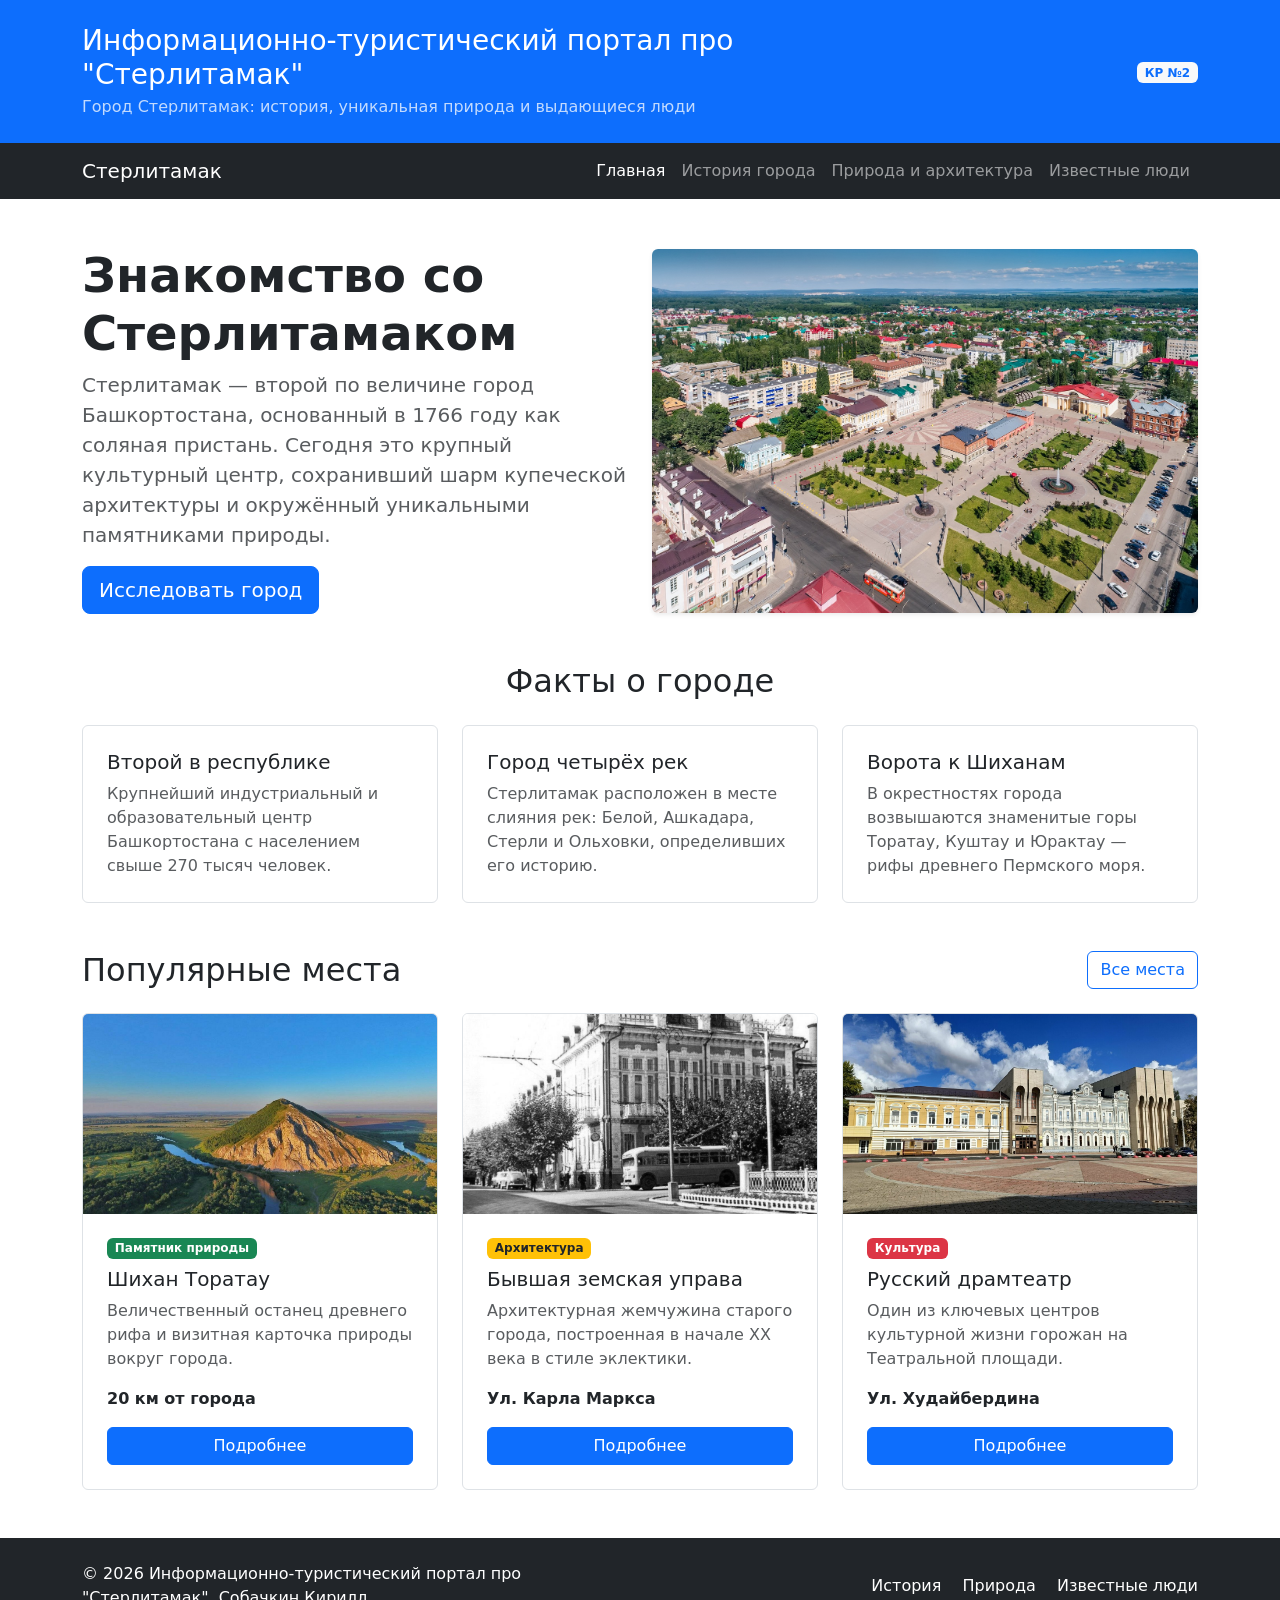
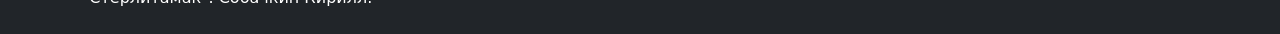
==== index.html @ 9032fdc8 "feat: create Bootstrap grid homepage" ====
<!DOCTYPE html>
<html lang="ru">
<head>
    <meta charset="UTF-8">
    <meta name="viewport" content="width=device-width, initial-scale=1.0">
    <title>Главная — Информационно-туристический портал про Стерлитамак</title>
    <!-- Подключение Bootstrap CSS через CDN -->
    <link
        href="https://cdn.jsdelivr.net/npm/bootstrap@5.3.3/dist/css/bootstrap.min.css"
        rel="stylesheet"
    >
    <!-- Подключение собственных стилей -->
    <link rel="stylesheet" href="css/custom.css">
</head>
<body>

    <!-- Шапка страницы -->
    <header class="bg-primary text-white py-4">
        <div class="container">
            <div class="row align-items-center">
                <div class="col-12 col-md-8">
                    <h1 class="h3 mb-1">Информационно-туристический портал про "Стерлитамак"</h1>
                    <p class="mb-0 opacity-75">
                        Город Стерлитамак: история, уникальная природа и выдающиеся люди
                    </p>
                </div>
                <div class="col-12 col-md-4 text-md-end mt-3 mt-md-0">
                    <span class="badge bg-light text-primary">
                        КР №2
                    </span>
                </div>
            </div>
        </div>
    </header>

    <!-- Навигация -->
    <nav class="navbar navbar-expand-lg navbar-dark bg-dark">
        <div class="container">
            <a class="navbar-brand" href="index.html">Стерлитамак</a>
            <button
                class="navbar-toggler"
                type="button"
                data-bs-toggle="collapse"
                data-bs-target="#mainNavbar"
                aria-controls="mainNavbar"
                aria-expanded="false"
                aria-label="Переключить навигацию"
            >
                <span class="navbar-toggler-icon"></span>
            </button>
            <div class="collapse navbar-collapse" id="mainNavbar">
                <ul class="navbar-nav ms-auto">
                    <li class="nav-item">
                        <a class="nav-link active" aria-current="page" href="index.html">
                            Главная
                        </a>
                    </li>
                    <li class="nav-item">
                        <a class="nav-link" href="history.html">
                            История города
                        </a>
                    </li>
                    <li class="nav-item">
                        <a class="nav-link" href="nature.html">
                            Природа и архитектура
                        </a>
                    </li>
                    <li class="nav-item">
                        <a class="nav-link" href="people.html">
                            Известные люди
                        </a>
                    </li>
                </ul>
            </div>
        </div>
    </nav>

    <main>
        <!-- Hero-блок -->
        <section class="container my-5">
            <div class="row align-items-center g-4">
                <div class="col-12 col-lg-6">
                    <h2 class="display-5 fw-bold">
                        Знакомство со Стерлитамаком
                    </h2>
                    <p class="lead text-muted">
                        Стерлитамак — второй по величине город Башкортостана, основанный в 1766 году как соляная пристань. Сегодня это крупный культурный центр, сохранивший шарм купеческой архитектуры и окружённый уникальными памятниками природы.
                    </p>
                    <a class="btn btn-primary btn-lg" href="nature.html">
                        Исследовать город
                    </a>
                </div>
                <div class="col-12 col-lg-6">
                    <!-- Фотография города из папки images/ -->
                    <img 
                        src="images/sterlitamak-center.jpg" 
                        alt="Исторический центр Стерлитамака с высоты птичьего полета" 
                        class="img-fluid rounded shadow-sm"
                    >
                </div>
            </div>
        </section>

        <!-- Блок фактов о городе -->
        <section class="container my-5">
            <h2 class="text-center mb-4">Факты о городе</h2>
            <div class="row g-4">
                <div class="col-12 col-md-4">
                    <div class="p-4 border rounded h-100 bg-white">
                        <h3 class="h5">Второй в республике</h3>
                        <p class="mb-0 text-muted">
                            Крупнейший индустриальный и образовательный центр Башкортостана с населением свыше 270 тысяч человек.
                        </p>
                    </div>
                </div>
                <div class="col-12 col-md-4">
                    <div class="p-4 border rounded h-100 bg-white">
                        <h3 class="h5">Город четырёх рек</h3>
                        <p class="mb-0 text-muted">
                            Стерлитамак расположен в месте слияния рек: Белой, Ашкадара, Стерли и Ольховки, определивших его историю.
                        </p>
                    </div>
                </div>
                <div class="col-12 col-md-4">
                    <div class="p-4 border rounded h-100 bg-white">
                        <h3 class="h5">Ворота к Шиханам</h3>
                        <p class="mb-0 text-muted">
                            В окрестностях города возвышаются знаменитые горы Торатау, Куштау и Юрактау — рифы древнего Пермского моря.
                        </p>
                    </div>
                </div>
            </div>
        </section>

        <!-- Блок популярных мест с фотографиями -->
        <section class="container my-5">
            <div class="d-flex justify-content-between align-items-center mb-4">
                <h2 class="mb-0">Популярные места</h2>
                <a class="btn btn-outline-primary" href="nature.html">
                    Все места
                </a>
            </div>

            <div class="row g-4">
                <!-- Карточка 1: Шихан Торатау -->
                <div class="col-12 col-md-6 col-lg-4">
                    <div class="border rounded h-100 bg-white overflow-hidden d-flex flex-column">
                        <img 
                            src="images/toratau.jpg" 
                            alt="Шихан Торатау" 
                            class="card-img-custom"
                        >
                        <div class="p-4 d-flex flex-column flex-grow-1">
                            <span class="badge bg-success mb-2 align-self-start">Памятник природы</span>
                            <h3 class="h5">Шихан Торатау</h3>
                            <p class="text-muted">
                                Величественный останец древнего рифа и визитная карточка природы вокруг города.
                            </p>
                            <p class="fw-bold mb-3 mt-auto">20 км от города</p>
                            <a class="btn btn-primary" href="nature.html">
                                Подробнее
                            </a>
                        </div>
                    </div>
                </div>

                <!-- Карточка 2: Земская управа -->
                <div class="col-12 col-md-6 col-lg-4">
                    <div class="border rounded h-100 bg-white overflow-hidden d-flex flex-column">
                        <img 
                            src="images/zemskaya-uprava.jpg" 
                            alt="Здание бывшей земской управы" 
                            class="card-img-custom"
                        >
                        <div class="p-4 d-flex flex-column flex-grow-1">
                            <span class="badge bg-warning text-dark mb-2 align-self-start">Архитектура</span>
                            <h3 class="h5">Бывшая земская управа</h3>
                            <p class="text-muted">
                                Архитектурная жемчужина старого города, построенная в начале XX века в стиле эклектики.
                            </p>
                            <p class="fw-bold mb-3 mt-auto">Ул. Карла Маркса</p>
                            <a class="btn btn-primary" href="history.html">
                                Подробнее
                            </a>
                        </div>
                    </div>
                </div>

                <!-- Карточка 3: Русский драматический театр -->
                <div class="col-12 col-md-6 col-lg-4">
                    <div class="border rounded h-100 bg-white overflow-hidden d-flex flex-column">
                        <img 
                            src="images/dramatheater.jpg" 
                            alt="Русский драматический театр" 
                            class="card-img-custom"
                        >
                        <div class="p-4 d-flex flex-column flex-grow-1">
                            <span class="badge bg-danger mb-2 align-self-start">Культура</span>
                            <h3 class="h5">Русский драмтеатр</h3>
                            <p class="text-muted">
                                Один из ключевых центров культурной жизни горожан на Театральной площади.
                            </p>
                            <p class="fw-bold mb-3 mt-auto">Ул. Худайбердина</p>
                            <a class="btn btn-primary" href="nature.html">
                                Подробнее
                            </a>
                        </div>
                    </div>
                </div>
            </div>
        </section>
    </main>

    <!-- Подвал страницы -->
    <footer class="bg-dark text-white py-4 mt-5">
        <div class="container">
            <div class="row align-items-center g-3">
                <div class="col-12 col-md-6">
                    <p class="mb-0">
                        &copy; 2026 Информационно-туристический портал про "Стерлитамак". Собачкин Кирилл.
                    </p>
                </div>
                <div class="col-12 col-md-6 text-md-end">
                    <a class="text-white text-decoration-none me-3" href="history.html">
                        История
                    </a>
                    <a class="text-white text-decoration-none me-3" href="nature.html">
                        Природа
                    </a>
                    <a class="text-white text-decoration-none" href="people.html">
                        Известные люди
                    </a>
                </div>
            </div>
        </div>
    </footer>

    <!-- Скрипт Bootstrap JS Bundle -->
    <script
        src="https://cdn.jsdelivr.net/npm/bootstrap@5.3.3/dist/js/bootstrap.bundle.min.js">
    </script>
</body>
</html>
---- css/custom.css ----
body {
  min-height: 100vh;
}

.placeholder-box {
  min-height: 240px;
}

/* Одинаковая аккуратная высота картинок в карточках */
.card-img-custom {
  height: 200px;
  width: 100%;
  object-fit: cover;
}
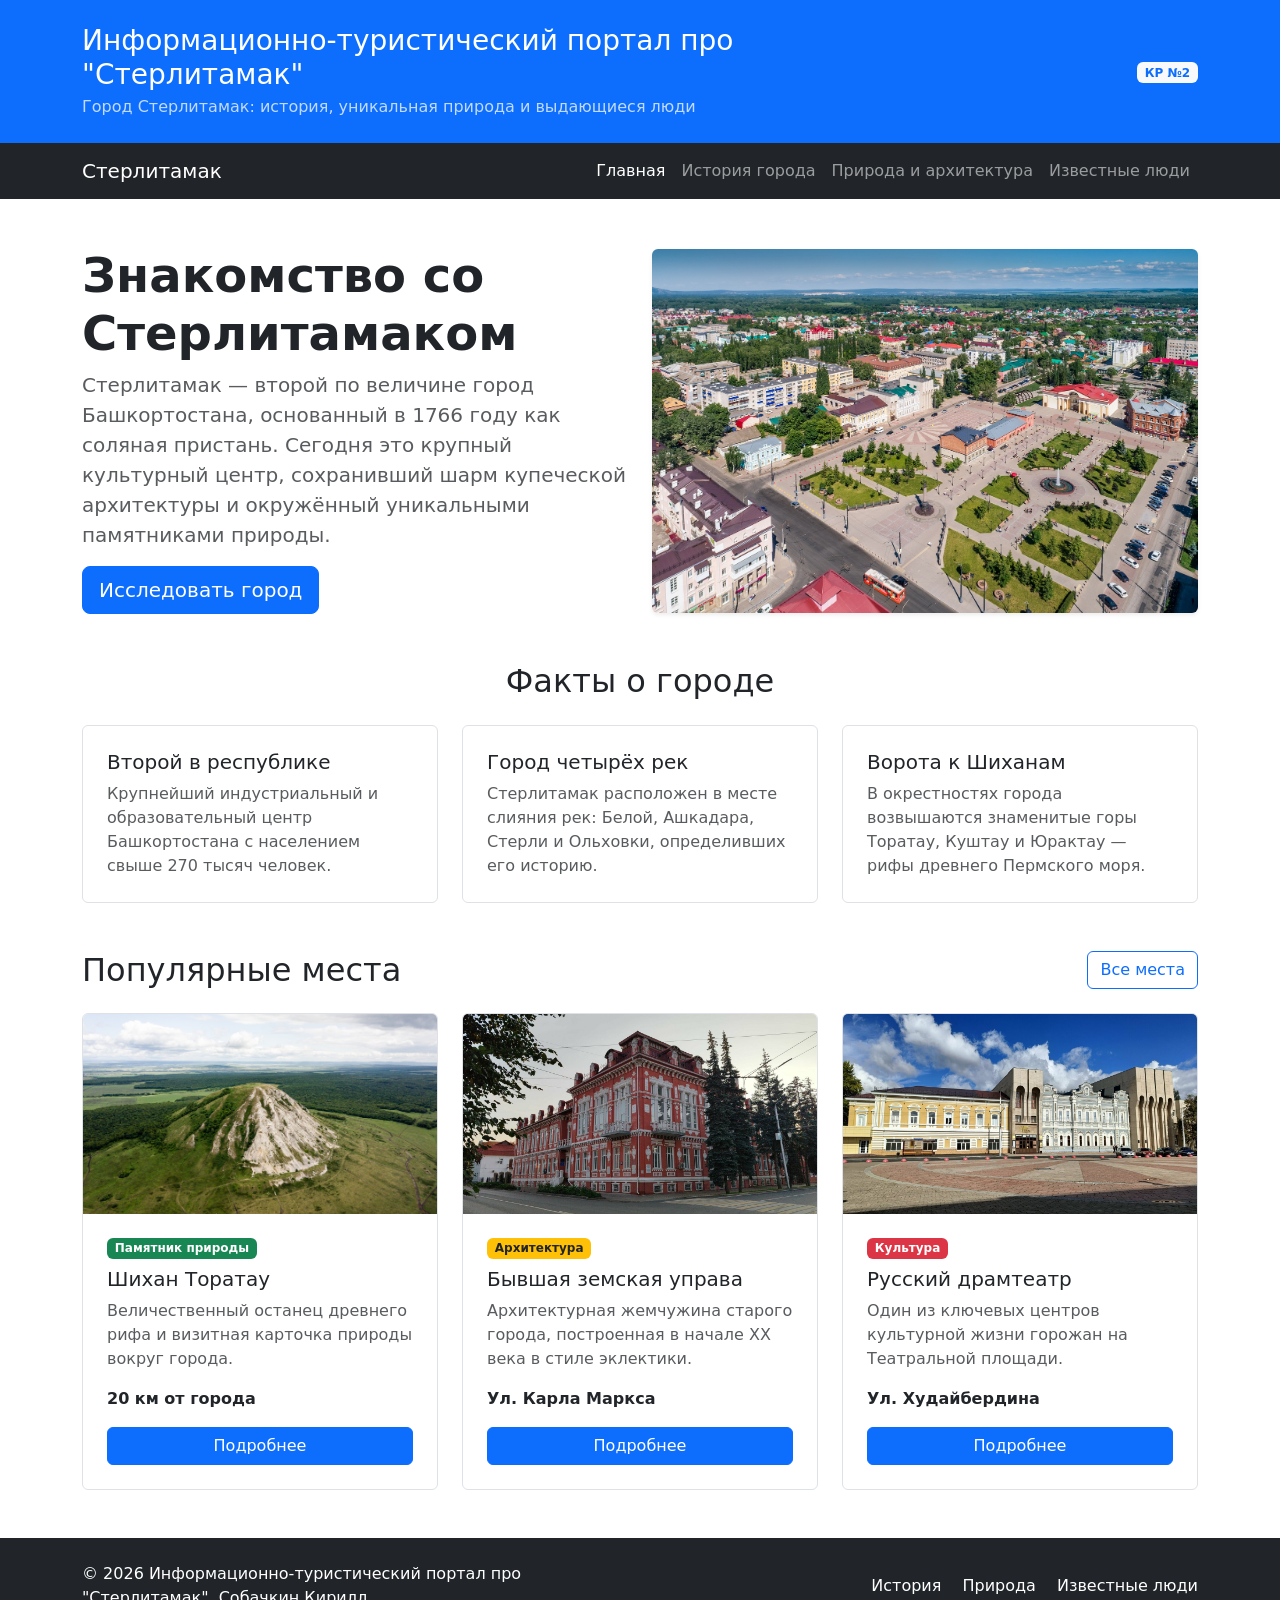
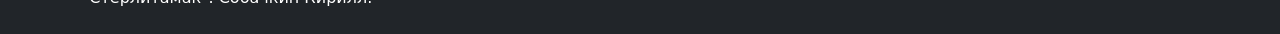
==== commit 9bc81926: "fix: prepare Bootstrap project for submission" ====
--- a/index.html
+++ b/index.html
@@ -4,11 +4,8 @@
     <meta charset="UTF-8">
     <meta name="viewport" content="width=device-width, initial-scale=1.0">
     <title>Главная — Информационно-туристический портал про Стерлитамак</title>
-    <!-- Подключение Bootstrap CSS через CDN -->
-    <link
-        href="https://cdn.jsdelivr.net/npm/bootstrap@5.3.3/dist/css/bootstrap.min.css"
-        rel="stylesheet"
-    >
+    <!-- Локальное подключение Bootstrap CSS -->
+    <link rel="stylesheet" href="vendor/bootstrap/css/bootstrap.min.css">
     <!-- Подключение собственных стилей -->
     <link rel="stylesheet" href="css/custom.css">
 </head>
@@ -235,9 +232,7 @@
         </div>
     </footer>
 
-    <!-- Скрипт Bootstrap JS Bundle -->
-    <script
-        src="https://cdn.jsdelivr.net/npm/bootstrap@5.3.3/dist/js/bootstrap.bundle.min.js">
-    </script>
+    <!-- Локальное подключение Bootstrap JS Bundle -->
+    <script src="vendor/bootstrap/js/bootstrap.bundle.min.js"></script>
 </body>
 </html>
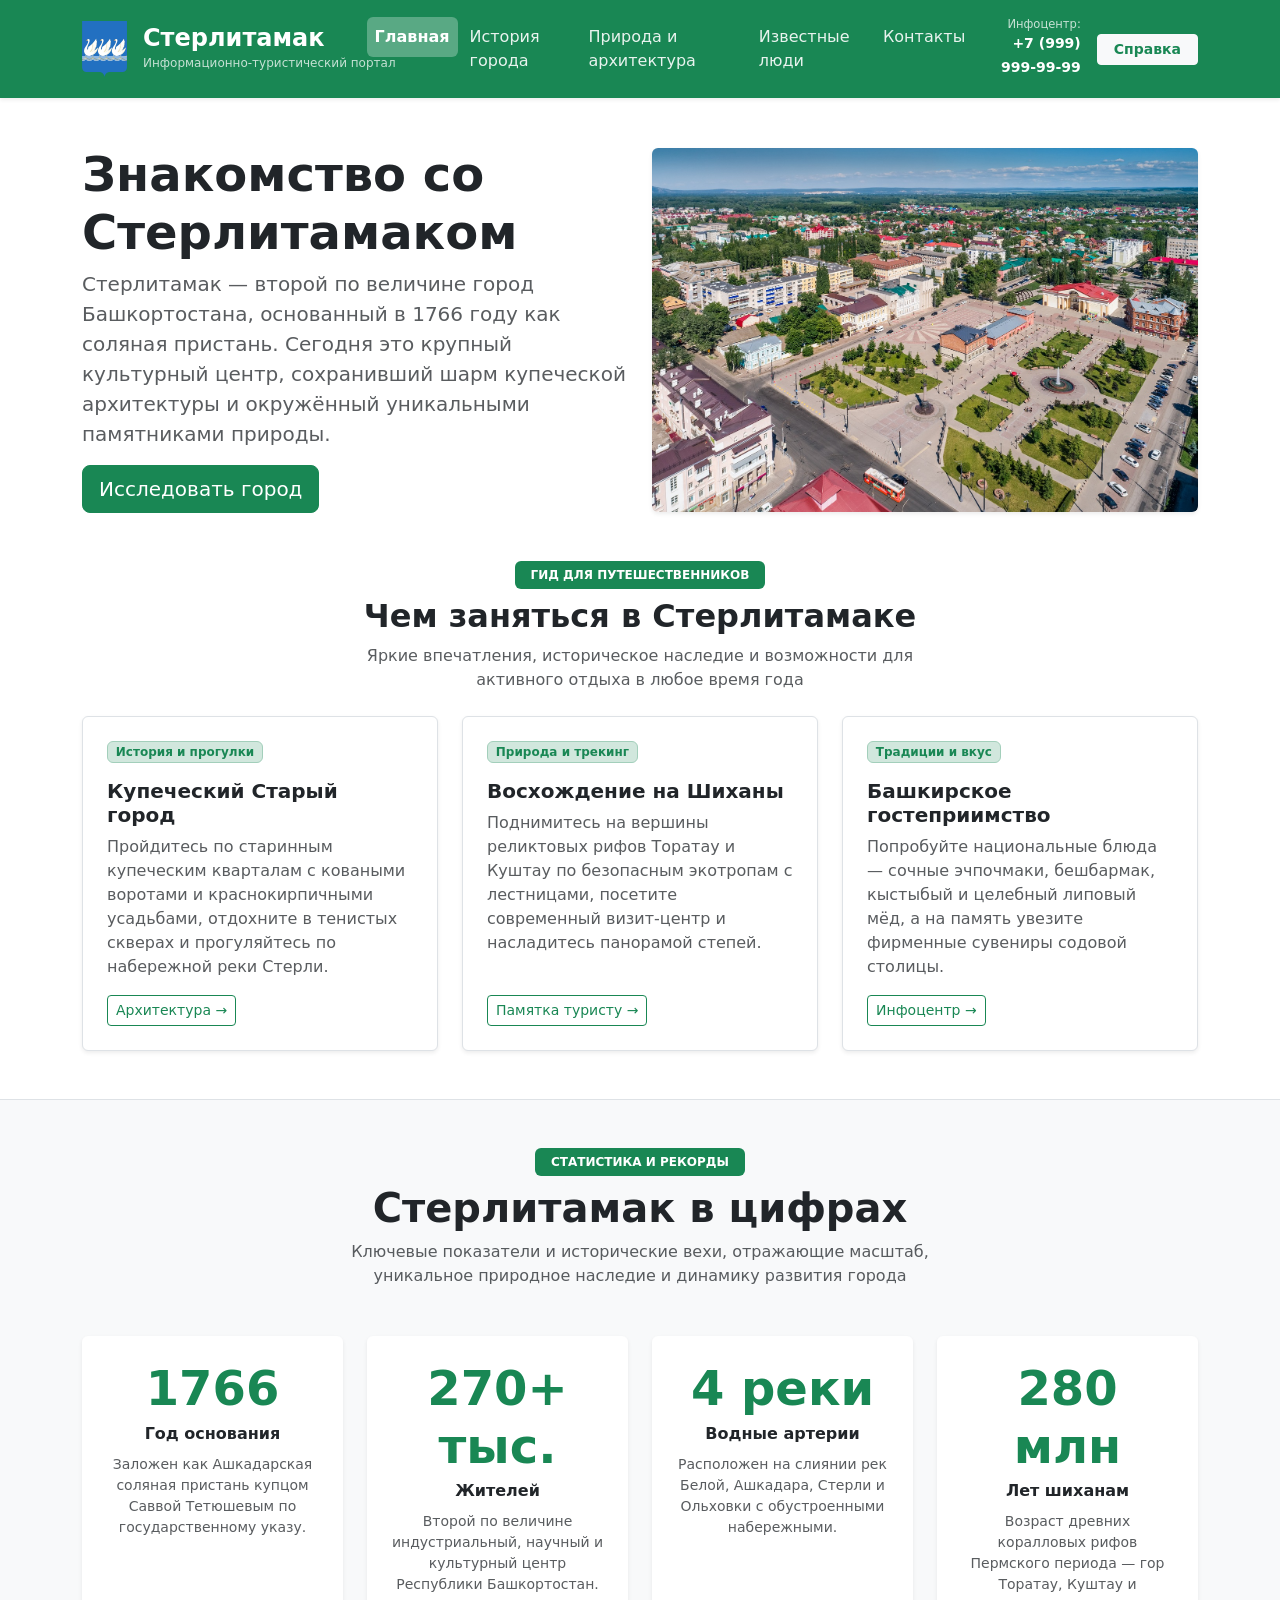
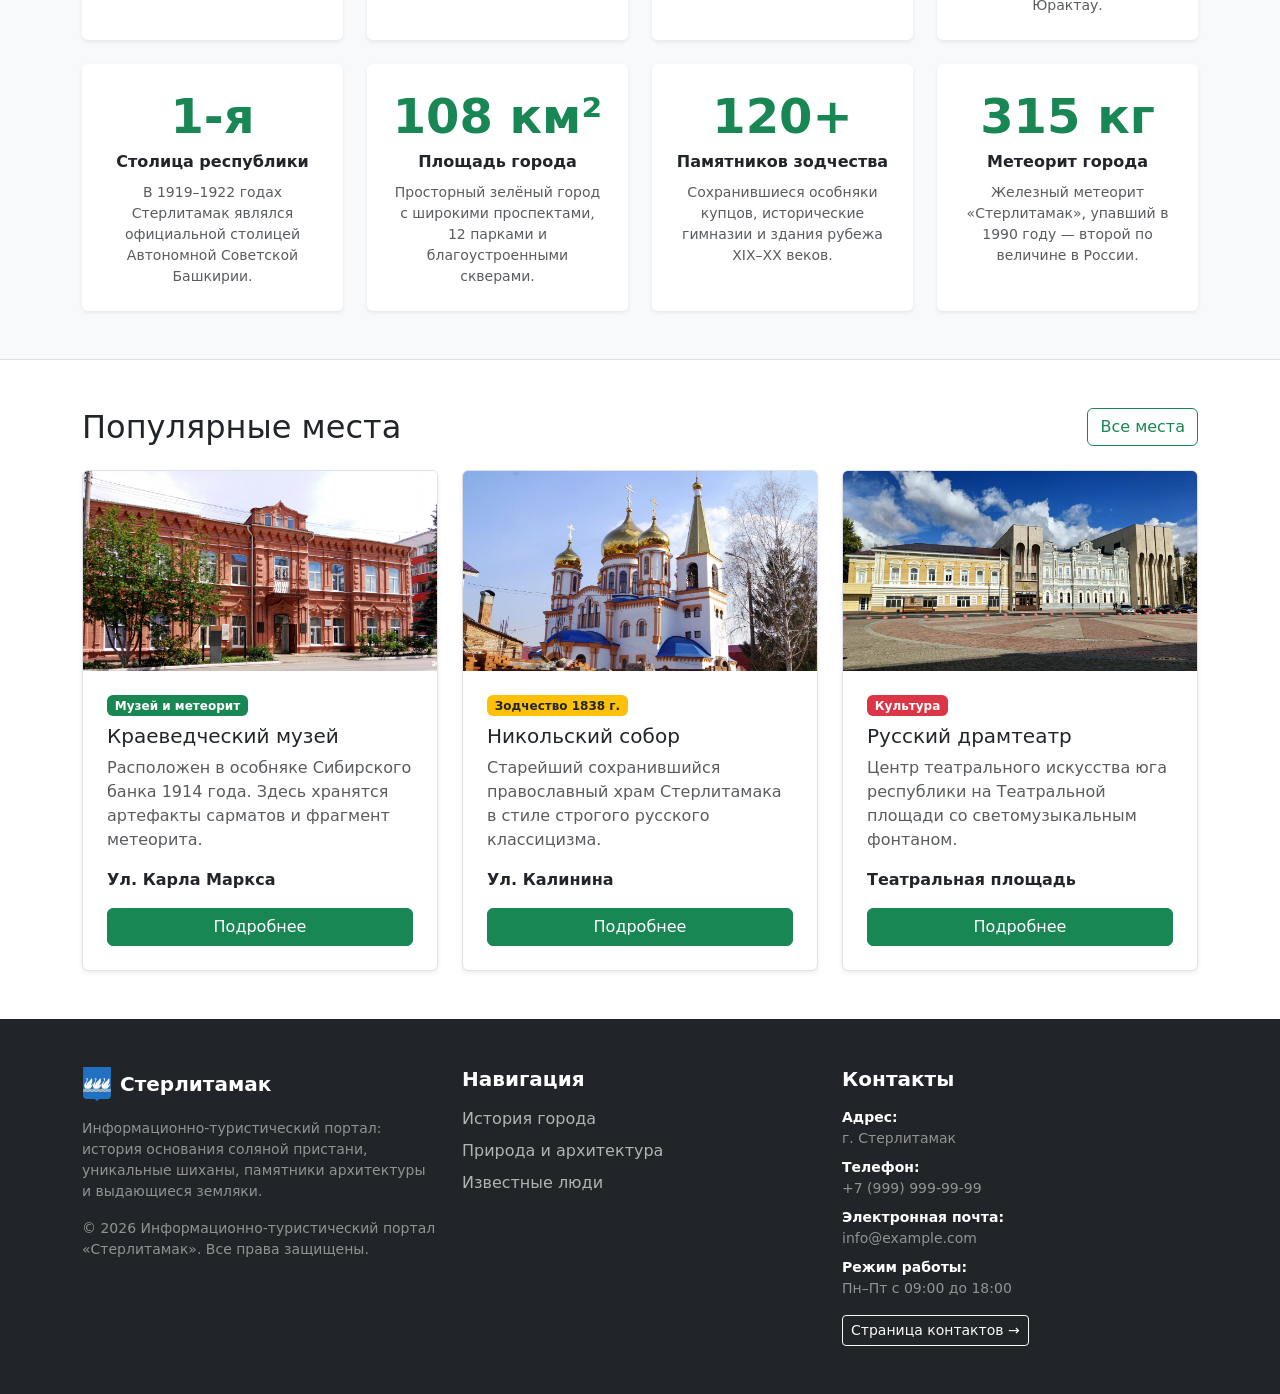
==== commit 947b67e4: "Доработка сайта" ====
--- a/index.html
+++ b/index.html
@@ -1,41 +1,29 @@
-<!DOCTYPE html>
+﻿<!DOCTYPE html>
 <html lang="ru">
 <head>
     <meta charset="UTF-8">
     <meta name="viewport" content="width=device-width, initial-scale=1.0">
+    <link rel="icon" type="image/svg+xml" href="images/Gerb-Sterlitamak-icon.svg">
     <title>Главная — Информационно-туристический портал про Стерлитамак</title>
-    <!-- Локальное подключение Bootstrap CSS -->
     <link rel="stylesheet" href="vendor/bootstrap/css/bootstrap.min.css">
-    <!-- Подключение собственных стилей -->
     <link rel="stylesheet" href="css/custom.css">
 </head>
-<body>
-
-    <!-- Шапка страницы -->
-    <header class="bg-primary text-white py-4">
+<body class="d-flex flex-column min-vh-100">
+
+    <header class="navbar navbar-expand-lg navbar-dark bg-success shadow-sm py-2 py-lg-3 sticky-top header-nav">
         <div class="container">
-            <div class="row align-items-center">
-                <div class="col-12 col-md-8">
-                    <h1 class="h3 mb-1">Информационно-туристический портал про "Стерлитамак"</h1>
-                    <p class="mb-0 opacity-75">
-                        Город Стерлитамак: история, уникальная природа и выдающиеся люди
-                    </p>
-                </div>
-                <div class="col-12 col-md-4 text-md-end mt-3 mt-md-0">
-                    <span class="badge bg-light text-primary">
-                        КР №2
+            <a class="navbar-brand d-flex align-items-center gap-3 me-3 text-white" href="index.html">
+                <img src="images/Gerb-Sterlitamak-icon.svg" alt="Герб Стерлитамака" width="45" height="52" class="img-fluid flex-shrink-0">
+                <div class="d-flex flex-column">
+                    <span class="fs-4 fw-bold lh-1">Стерлитамак</span>
+                    <span class="small opacity-75 d-none d-sm-block mt-1" style="font-size: 0.75rem;">
+                        Информационно-туристический портал
                     </span>
                 </div>
-            </div>
-        </div>
-    </header>
-
-    <!-- Навигация -->
-    <nav class="navbar navbar-expand-lg navbar-dark bg-dark">
-        <div class="container">
-            <a class="navbar-brand" href="index.html">Стерлитамак</a>
+            </a>
+
             <button
-                class="navbar-toggler"
+                class="navbar-toggler border-white-50"
                 type="button"
                 data-bs-toggle="collapse"
                 data-bs-target="#mainNavbar"
@@ -45,8 +33,9 @@
             >
                 <span class="navbar-toggler-icon"></span>
             </button>
+
             <div class="collapse navbar-collapse" id="mainNavbar">
-                <ul class="navbar-nav ms-auto">
+                <ul class="navbar-nav mx-auto mb-2 mb-lg-0 gap-lg-1">
                     <li class="nav-item">
                         <a class="nav-link active" aria-current="page" href="index.html">
                             Главная
@@ -67,28 +56,41 @@
                             Известные люди
                         </a>
                     </li>
+                    <li class="nav-item">
+                        <a class="nav-link" href="contacts.html">
+                            Контакты
+                        </a>
+                    </li>
                 </ul>
-            </div>
-        </div>
-    </nav>
+
+                <div class="d-flex align-items-center gap-3 pt-3 pt-lg-0 mt-3 mt-lg-0">
+                    <div class="text-lg-end text-white">
+                        <span class="small opacity-75 d-block lh-1" style="font-size: 0.72rem;">Инфоцентр:</span>
+                        <a href="tel:+79999999999" class="text-white text-decoration-none fw-bold small">+7 (999) 999-99-99</a>
+                    </div>
+                    <button type="button" class="btn btn-light btn-sm text-success fw-semibold px-3" data-bs-toggle="modal" data-bs-target="#helpModal">
+                        Справка
+                    </button>
+                </div>
+            </div>
+        </div>
+    </header>
 
     <main>
-        <!-- Hero-блок -->
         <section class="container my-5">
             <div class="row align-items-center g-4">
                 <div class="col-12 col-lg-6">
-                    <h2 class="display-5 fw-bold">
+                    <h1 class="display-5 fw-bold">
                         Знакомство со Стерлитамаком
-                    </h2>
+                    </h1>
                     <p class="lead text-muted">
                         Стерлитамак — второй по величине город Башкортостана, основанный в 1766 году как соляная пристань. Сегодня это крупный культурный центр, сохранивший шарм купеческой архитектуры и окружённый уникальными памятниками природы.
                     </p>
-                    <a class="btn btn-primary btn-lg" href="nature.html">
+                    <a class="btn btn-success btn-lg" href="nature.html">
                         Исследовать город
                     </a>
                 </div>
                 <div class="col-12 col-lg-6">
-                    <!-- Фотография города из папки images/ -->
                     <img 
                         src="images/sterlitamak-center.jpg" 
                         alt="Исторический центр Стерлитамака с высоты птичьего полета" 
@@ -98,94 +100,187 @@
             </div>
         </section>
 
-        <!-- Блок фактов о городе -->
         <section class="container my-5">
-            <h2 class="text-center mb-4">Факты о городе</h2>
+            <div class="text-center mb-4">
+                <span class="badge bg-success px-3 py-2 text-uppercase mb-2">Гид для путешественников</span>
+                <h2 class="fw-bold">Чем заняться в Стерлитамаке</h2>
+                <p class="text-muted mx-auto" style="max-width: 600px;">
+                    Яркие впечатления, историческое наследие и возможности для активного отдыха в любое время года
+                </p>
+            </div>
             <div class="row g-4">
                 <div class="col-12 col-md-4">
-                    <div class="p-4 border rounded h-100 bg-white">
-                        <h3 class="h5">Второй в республике</h3>
-                        <p class="mb-0 text-muted">
-                            Крупнейший индустриальный и образовательный центр Башкортостана с населением свыше 270 тысяч человек.
+                    <div class="p-4 border rounded h-100 bg-white shadow-sm d-flex flex-column">
+                        <span class="badge bg-success-subtle text-success border border-success-subtle mb-3 align-self-start">История и прогулки</span>
+                        <h3 class="h5 fw-bold">Купеческий Старый город</h3>
+                        <p class="text-muted mb-3 flex-grow-1">
+                            Пройдитесь по старинным купеческим кварталам с коваными воротами и краснокирпичными усадьбами, отдохните в тенистых скверах и прогуляйтесь по набережной реки Стерли.
                         </p>
+                        <a href="nature.html" class="btn btn-outline-success btn-sm align-self-start">Архитектура &rarr;</a>
                     </div>
                 </div>
                 <div class="col-12 col-md-4">
-                    <div class="p-4 border rounded h-100 bg-white">
-                        <h3 class="h5">Город четырёх рек</h3>
-                        <p class="mb-0 text-muted">
-                            Стерлитамак расположен в месте слияния рек: Белой, Ашкадара, Стерли и Ольховки, определивших его историю.
+                    <div class="p-4 border rounded h-100 bg-white shadow-sm d-flex flex-column">
+                        <span class="badge bg-success-subtle text-success border border-success-subtle mb-3 align-self-start">Природа и трекинг</span>
+                        <h3 class="h5 fw-bold">Восхождение на Шиханы</h3>
+                        <p class="text-muted mb-3 flex-grow-1">
+                            Поднимитесь на вершины реликтовых рифов Торатау и Куштау по безопасным экотропам с лестницами, посетите современный визит-центр и насладитесь панорамой степей.
                         </p>
+                        <a href="nature.html" class="btn btn-outline-success btn-sm align-self-start">Памятка туристу &rarr;</a>
                     </div>
                 </div>
                 <div class="col-12 col-md-4">
-                    <div class="p-4 border rounded h-100 bg-white">
-                        <h3 class="h5">Ворота к Шиханам</h3>
-                        <p class="mb-0 text-muted">
-                            В окрестностях города возвышаются знаменитые горы Торатау, Куштау и Юрактау — рифы древнего Пермского моря.
+                    <div class="p-4 border rounded h-100 bg-white shadow-sm d-flex flex-column">
+                        <span class="badge bg-success-subtle text-success border border-success-subtle mb-3 align-self-start">Традиции и вкус</span>
+                        <h3 class="h5 fw-bold">Башкирское гостеприимство</h3>
+                        <p class="text-muted mb-3 flex-grow-1">
+                            Попробуйте национальные блюда — сочные эчпочмаки, бешбармак, кыстыбый и целебный липовый мёд, а на память увезите фирменные сувениры содовой столицы.
                         </p>
+                        <a href="contacts.html" class="btn btn-outline-success btn-sm align-self-start">Инфоцентр &rarr;</a>
                     </div>
                 </div>
             </div>
         </section>
 
-        <!-- Блок популярных мест с фотографиями -->
+        <section class="bg-light py-5 border-top border-bottom my-5">
+            <div class="container">
+                <div class="text-center mb-5">
+                    <span class="badge bg-success px-3 py-2 text-uppercase mb-2">Статистика и рекорды</span>
+                    <h2 class="display-6 fw-bold">Стерлитамак в цифрах</h2>
+                    <p class="text-muted mx-auto" style="max-width: 650px;">
+                        Ключевые показатели и исторические вехи, отражающие масштаб, уникальное природное наследие и динамику развития города
+                    </p>
+                </div>
+                <div class="row g-4 text-center">
+                    <div class="col-6 col-lg-3">
+                        <div class="card h-100 border-0 shadow-sm p-4 bg-white">
+                            <div class="display-5 fw-bold text-success mb-1">1766</div>
+                            <div class="fw-semibold text-dark mb-2">Год основания</div>
+                            <p class="small text-muted mb-0">
+                                Заложен как Ашкадарская соляная пристань купцом Саввой Тетюшевым по государственному указу.
+                            </p>
+                        </div>
+                    </div>
+                    <div class="col-6 col-lg-3">
+                        <div class="card h-100 border-0 shadow-sm p-4 bg-white">
+                            <div class="display-5 fw-bold text-success mb-1">270+ тыс.</div>
+                            <div class="fw-semibold text-dark mb-2">Жителей</div>
+                            <p class="small text-muted mb-0">
+                                Второй по величине индустриальный, научный и культурный центр Республики Башкортостан.
+                            </p>
+                        </div>
+                    </div>
+                    <div class="col-6 col-lg-3">
+                        <div class="card h-100 border-0 shadow-sm p-4 bg-white">
+                            <div class="display-5 fw-bold text-success mb-1">4 реки</div>
+                            <div class="fw-semibold text-dark mb-2">Водные артерии</div>
+                            <p class="small text-muted mb-0">
+                                Расположен на слиянии рек Белой, Ашкадара, Стерли и Ольховки с обустроенными набережными.
+                            </p>
+                        </div>
+                    </div>
+                    <div class="col-6 col-lg-3">
+                        <div class="card h-100 border-0 shadow-sm p-4 bg-white">
+                            <div class="display-5 fw-bold text-success mb-1">280 млн</div>
+                            <div class="fw-semibold text-dark mb-2">Лет шиханам</div>
+                            <p class="small text-muted mb-0">
+                                Возраст древних коралловых рифов Пермского периода — гор Торатау, Куштау и Юрактау.
+                            </p>
+                        </div>
+                    </div>
+                    <div class="col-6 col-lg-3">
+                        <div class="card h-100 border-0 shadow-sm p-4 bg-white">
+                            <div class="display-5 fw-bold text-success mb-1">1-я</div>
+                            <div class="fw-semibold text-dark mb-2">Столица республики</div>
+                            <p class="small text-muted mb-0">
+                                В 1919–1922 годах Стерлитамак являлся официальной столицей Автономной Советской Башкирии.
+                            </p>
+                        </div>
+                    </div>
+                    <div class="col-6 col-lg-3">
+                        <div class="card h-100 border-0 shadow-sm p-4 bg-white">
+                            <div class="display-5 fw-bold text-success mb-1">108 км²</div>
+                            <div class="fw-semibold text-dark mb-2">Площадь города</div>
+                            <p class="small text-muted mb-0">
+                                Просторный зелёный город с широкими проспектами, 12 парками и благоустроенными скверами.
+                            </p>
+                        </div>
+                    </div>
+                    <div class="col-6 col-lg-3">
+                        <div class="card h-100 border-0 shadow-sm p-4 bg-white">
+                            <div class="display-5 fw-bold text-success mb-1">120+</div>
+                            <div class="fw-semibold text-dark mb-2">Памятников зодчества</div>
+                            <p class="small text-muted mb-0">
+                                Сохранившиеся особняки купцов, исторические гимназии и здания рубежа XIX–XX веков.
+                            </p>
+                        </div>
+                    </div>
+                    <div class="col-6 col-lg-3">
+                        <div class="card h-100 border-0 shadow-sm p-4 bg-white">
+                            <div class="display-5 fw-bold text-success mb-1">315 кг</div>
+                            <div class="fw-semibold text-dark mb-2">Метеорит города</div>
+                            <p class="small text-muted mb-0">
+                                Железный метеорит «Стерлитамак», упавший в 1990 году — второй по величине в России.
+                            </p>
+                        </div>
+                    </div>
+                </div>
+            </div>
+        </section>
+
         <section class="container my-5">
             <div class="d-flex justify-content-between align-items-center mb-4">
                 <h2 class="mb-0">Популярные места</h2>
-                <a class="btn btn-outline-primary" href="nature.html">
+                <a class="btn btn-outline-success" href="nature.html">
                     Все места
                 </a>
             </div>
 
             <div class="row g-4">
-                <!-- Карточка 1: Шихан Торатау -->
                 <div class="col-12 col-md-6 col-lg-4">
-                    <div class="border rounded h-100 bg-white overflow-hidden d-flex flex-column">
+                    <div class="border rounded h-100 bg-white overflow-hidden d-flex flex-column shadow-sm">
                         <img 
-                            src="images/toratau.jpg" 
-                            alt="Шихан Торатау" 
+                            src="images/museum-bank.jpg" 
+                            alt="Историко-краеведческий музей" 
                             class="card-img-custom"
                         >
                         <div class="p-4 d-flex flex-column flex-grow-1">
-                            <span class="badge bg-success mb-2 align-self-start">Памятник природы</span>
-                            <h3 class="h5">Шихан Торатау</h3>
+                            <span class="badge bg-success mb-2 align-self-start">Музей и метеорит</span>
+                            <h3 class="h5">Краеведческий музей</h3>
                             <p class="text-muted">
-                                Величественный останец древнего рифа и визитная карточка природы вокруг города.
-                            </p>
-                            <p class="fw-bold mb-3 mt-auto">20 км от города</p>
-                            <a class="btn btn-primary" href="nature.html">
+                                Расположен в особняке Сибирского банка 1914 года. Здесь хранятся артефакты сарматов и фрагмент метеорита.
+                            </p>
+                            <p class="fw-bold mb-3 mt-auto">Ул. Карла Маркса</p>
+                            <button type="button" class="btn btn-success" data-bs-toggle="modal" data-bs-target="#modalMuseum">
                                 Подробнее
-                            </a>
-                        </div>
-                    </div>
-                </div>
-
-                <!-- Карточка 2: Земская управа -->
+                            </button>
+                        </div>
+                    </div>
+                </div>
+
                 <div class="col-12 col-md-6 col-lg-4">
-                    <div class="border rounded h-100 bg-white overflow-hidden d-flex flex-column">
+                    <div class="border rounded h-100 bg-white overflow-hidden d-flex flex-column shadow-sm">
                         <img 
-                            src="images/zemskaya-uprava.jpg" 
-                            alt="Здание бывшей земской управы" 
+                            src="images/nikolsky-sobor.jpg" 
+                            alt="Никольский кафедральный собор" 
                             class="card-img-custom"
                         >
                         <div class="p-4 d-flex flex-column flex-grow-1">
-                            <span class="badge bg-warning text-dark mb-2 align-self-start">Архитектура</span>
-                            <h3 class="h5">Бывшая земская управа</h3>
+                            <span class="badge bg-warning text-dark mb-2 align-self-start">Зодчество 1838 г.</span>
+                            <h3 class="h5">Никольский собор</h3>
                             <p class="text-muted">
-                                Архитектурная жемчужина старого города, построенная в начале XX века в стиле эклектики.
-                            </p>
-                            <p class="fw-bold mb-3 mt-auto">Ул. Карла Маркса</p>
-                            <a class="btn btn-primary" href="history.html">
+                                Старейший сохранившийся православный храм Стерлитамака в стиле строгого русского классицизма.
+                            </p>
+                            <p class="fw-bold mb-3 mt-auto">Ул. Калинина</p>
+                            <button type="button" class="btn btn-success" data-bs-toggle="modal" data-bs-target="#modalSobor">
                                 Подробнее
-                            </a>
-                        </div>
-                    </div>
-                </div>
-
-                <!-- Карточка 3: Русский драматический театр -->
+                            </button>
+                        </div>
+                    </div>
+                </div>
+
                 <div class="col-12 col-md-6 col-lg-4">
-                    <div class="border rounded h-100 bg-white overflow-hidden d-flex flex-column">
+                    <div class="border rounded h-100 bg-white overflow-hidden d-flex flex-column shadow-sm">
                         <img 
                             src="images/dramatheater.jpg" 
                             alt="Русский драматический театр" 
@@ -195,12 +290,12 @@
                             <span class="badge bg-danger mb-2 align-self-start">Культура</span>
                             <h3 class="h5">Русский драмтеатр</h3>
                             <p class="text-muted">
-                                Один из ключевых центров культурной жизни горожан на Театральной площади.
-                            </p>
-                            <p class="fw-bold mb-3 mt-auto">Ул. Худайбердина</p>
-                            <a class="btn btn-primary" href="nature.html">
+                                Центр театрального искусства юга республики на Театральной площади со светомузыкальным фонтаном.
+                            </p>
+                            <p class="fw-bold mb-3 mt-auto">Театральная площадь</p>
+                            <button type="button" class="btn btn-success" data-bs-toggle="modal" data-bs-target="#modalTheater">
                                 Подробнее
-                            </a>
+                            </button>
                         </div>
                     </div>
                 </div>
@@ -208,31 +303,182 @@
         </section>
     </main>
 
-    <!-- Подвал страницы -->
-    <footer class="bg-dark text-white py-4 mt-5">
+    <footer class="bg-dark text-white py-5 mt-auto">
         <div class="container">
-            <div class="row align-items-center g-3">
-                <div class="col-12 col-md-6">
-                    <p class="mb-0">
-                        &copy; 2026 Информационно-туристический портал про "Стерлитамак". Собачкин Кирилл.
-                    </p>
-                </div>
-                <div class="col-12 col-md-6 text-md-end">
-                    <a class="text-white text-decoration-none me-3" href="history.html">
-                        История
-                    </a>
-                    <a class="text-white text-decoration-none me-3" href="nature.html">
-                        Природа
-                    </a>
-                    <a class="text-white text-decoration-none" href="people.html">
-                        Известные люди
-                    </a>
+            <div class="row g-4">
+                <div class="col-12 col-md-4">
+                    <div class="d-flex align-items-center gap-2 mb-3">
+                        <img src="images/Gerb-Sterlitamak-icon.svg" alt="Герб Стерлитамака" width="30" height="35">
+                        <h5 class="mb-0 fw-bold">Стерлитамак</h5>
+                    </div>
+                    <p class="text-white-50 small mb-3">
+                        Информационно-туристический портал: история основания соляной пристани, уникальные шиханы, памятники архитектуры и выдающиеся земляки.
+                    </p>
+                    <p class="text-white-50 small mb-0">
+                        &copy; 2026 Информационно-туристический портал «Стерлитамак». Все права защищены.
+                    </p>
+                </div>
+
+                <div class="col-12 col-sm-6 col-md-4">
+                    <h5 class="fw-bold mb-3">Навигация</h5>
+                    <ul class="list-unstyled mb-0">
+                        <li class="mb-2">
+                            <a class="footer-link text-decoration-none" href="history.html">История города</a>
+                        </li>
+                        <li class="mb-2">
+                            <a class="footer-link text-decoration-none" href="nature.html">Природа и архитектура</a>
+                        </li>
+                        <li class="mb-2">
+                            <a class="footer-link text-decoration-none" href="people.html">Известные люди</a>
+                        </li>
+                    </ul>
+                </div>
+
+                <div class="col-12 col-sm-6 col-md-4">
+                    <h5 class="fw-bold mb-3">Контакты</h5>
+                    <ul class="list-unstyled text-white-50 small mb-0">
+                        <li class="mb-2">
+                            <strong class="text-white">Адрес:</strong><br>
+                            г. Стерлитамак
+                        </li>
+                        <li class="mb-2">
+                            <strong class="text-white">Телефон:</strong><br>
+                            <a href="tel:+79999999999" class="text-white-50 text-decoration-none">+7 (999) 999-99-99</a>
+                        </li>
+                        <li class="mb-2">
+                            <strong class="text-white">Электронная почта:</strong><br>
+                            <a href="mailto:info@example.com" class="text-white-50 text-decoration-none">info@example.com</a>
+                        </li>
+                        <li class="mb-3">
+                            <strong class="text-white">Режим работы:</strong><br>
+                            Пн–Пт с 09:00 до 18:00
+                        </li>
+                        <li>
+                            <a href="contacts.html" class="btn btn-outline-light btn-sm">
+                                Страница контактов &rarr;
+                            </a>
+                        </li>
+                    </ul>
                 </div>
             </div>
         </div>
     </footer>
 
-    <!-- Локальное подключение Bootstrap JS Bundle -->
+    <div class="modal fade" id="helpModal" tabindex="-1" aria-labelledby="helpModalLabel" aria-hidden="true">
+        <div class="modal-dialog modal-dialog-centered">
+            <div class="modal-content">
+                <div class="modal-header bg-success text-white">
+                    <h5 class="modal-title" id="helpModalLabel">Справочная информация</h5>
+                    <button type="button" class="btn-close btn-close-white" data-bs-dismiss="modal" aria-label="Закрыть"></button>
+                </div>
+                <div class="modal-body">
+                    <p class="text-muted">Добро пожаловать на информационно-туристический портал города Стерлитамак!</p>
+                    <ul class="list-group list-group-flush mb-3">
+                        <li class="list-group-item d-flex justify-content-between align-items-center">
+                            <span>Горячая линия инфоцентра:</span>
+                            <a href="tel:+79999999999" class="fw-bold text-decoration-none">+7 (999) 999-99-99</a>
+                        </li>
+                        <li class="list-group-item d-flex justify-content-between align-items-center">
+                            <span>Электронная почта:</span>
+                            <a href="mailto:info@example.com" class="text-decoration-none">info@example.com</a>
+                        </li>
+                        <li class="list-group-item d-flex justify-content-between align-items-center">
+                            <span>Экстренная служба спасения:</span>
+                            <span class="badge bg-danger fs-6">112</span>
+                        </li>
+                        <li class="list-group-item d-flex justify-content-between align-items-center">
+                            <span>Режим работы:</span>
+                            <span class="text-muted">Пн–Пт 09:00 — 18:00</span>
+                        </li>
+                    </ul>
+                    <p class="small text-muted mb-0">Для получения информации о маршрутах, экскурсиях и справочных службах посетите раздел контактов.</p>
+                </div>
+                <div class="modal-footer">
+                    <a href="contacts.html" class="btn btn-success">Раздел контактов</a>
+                    <button type="button" class="btn btn-secondary" data-bs-dismiss="modal">Закрыть</button>
+                </div>
+            </div>
+        </div>
+    </div>
+
+    <div class="modal fade" id="modalMuseum" tabindex="-1" aria-labelledby="modalMuseumLabel" aria-hidden="true">
+        <div class="modal-dialog modal-dialog-centered">
+            <div class="modal-content">
+                <div class="modal-header">
+                    <h5 class="modal-title" id="modalMuseumLabel">Историко-краеведческий музей</h5>
+                    <button type="button" class="btn-close" data-bs-dismiss="modal" aria-label="Закрыть"></button>
+                </div>
+                <div class="modal-body">
+                    <img src="images/museum-bank.jpg" alt="Историко-краеведческий музей" class="img-fluid rounded mb-3 w-100" style="max-height: 240px; object-fit: cover;">
+                    <p class="text-muted">
+                        Стерлитамакский историко-краеведческий музей расположен в памятнике архитектуры начала XX века — бывшем здании Сибирского купеческого банка (1914 г.). В фондах музея насчитывается свыше 35 тысяч ценных экспонатов.
+                    </p>
+                    <ul class="list-unstyled small text-muted">
+                        <li><strong>Главная реликвия:</strong> Фрагмент настоящего железного метеорита «Стерлитамак», упавшего в 1990 году.</li>
+                        <li><strong>Экспозиции:</strong> Палеонтология древнего Пермского моря, сарматская культура, соляная пристань и быт купечества.</li>
+                        <li><strong>Адрес:</strong> г. Стерлитамак, ул. Карла Маркса, 100.</li>
+                    </ul>
+                </div>
+                <div class="modal-footer">
+                    <a href="nature.html" class="btn btn-success">К разделу архитектуры &rarr;</a>
+                    <button type="button" class="btn btn-secondary" data-bs-dismiss="modal">Закрыть</button>
+                </div>
+            </div>
+        </div>
+    </div>
+
+    <div class="modal fade" id="modalSobor" tabindex="-1" aria-labelledby="modalSoborLabel" aria-hidden="true">
+        <div class="modal-dialog modal-dialog-centered">
+            <div class="modal-content">
+                <div class="modal-header">
+                    <h5 class="modal-title" id="modalSoborLabel">Никольский кафедральный собор</h5>
+                    <button type="button" class="btn-close" data-bs-dismiss="modal" aria-label="Закрыть"></button>
+                </div>
+                <div class="modal-body">
+                    <img src="images/nikolsky-sobor.jpg" alt="Никольский кафедральный собор" class="img-fluid rounded mb-3 w-100" style="max-height: 240px; object-fit: cover;">
+                    <p class="text-muted">
+                        Никольский собор — старейшее сохранившееся каменное здание религиозного зодчества Стерлитамака. Возведён в 1838 году в строгом стиле русского классицизма на средства прихожан и купечества.
+                    </p>
+                    <ul class="list-unstyled small text-muted">
+                        <li><strong>Год постройки:</strong> 1838 год (памятник архитектуры регионального значения).</li>
+                        <li><strong>Архитектурный стиль:</strong> Классицизм с величественной колокольней и купольной ротондой.</li>
+                        <li><strong>Адрес:</strong> г. Стерлитамак, ул. Калинина, 52.</li>
+                    </ul>
+                </div>
+                <div class="modal-footer">
+                    <a href="nature.html" class="btn btn-success">К разделу архитектуры &rarr;</a>
+                    <button type="button" class="btn btn-secondary" data-bs-dismiss="modal">Закрыть</button>
+                </div>
+            </div>
+        </div>
+    </div>
+
+    <div class="modal fade" id="modalTheater" tabindex="-1" aria-labelledby="modalTheaterLabel" aria-hidden="true">
+        <div class="modal-dialog modal-dialog-centered">
+            <div class="modal-content">
+                <div class="modal-header">
+                    <h5 class="modal-title" id="modalTheaterLabel">Русский драматический театр</h5>
+                    <button type="button" class="btn-close" data-bs-dismiss="modal" aria-label="Закрыть"></button>
+                </div>
+                <div class="modal-body">
+                    <img src="images/dramatheater.jpg" alt="Русский драматический театр" class="img-fluid rounded mb-3 w-100" style="max-height: 240px; object-fit: cover;">
+                    <p class="text-muted">
+                        Главный драматический театр юга Башкортостана, основанный в 1946 году. Расположен в центре города на Театральной площади и является любимым местом культурного отдыха жителей и гостей Стерлитамака.
+                    </p>
+                    <ul class="list-unstyled small text-muted">
+                        <li><strong>Репертуар:</strong> Русская и мировая классика, современные драмы, детские и музыкальные спектакли.</li>
+                        <li><strong>Локация:</strong> Театральная площадь со светомузыкальным фонтаном и сквером.</li>
+                        <li><strong>Адрес:</strong> г. Стерлитамак, ул. Худайбердина, 18.</li>
+                    </ul>
+                </div>
+                <div class="modal-footer">
+                    <a href="nature.html" class="btn btn-success">Архитектура города &rarr;</a>
+                    <button type="button" class="btn btn-secondary" data-bs-dismiss="modal">Закрыть</button>
+                </div>
+            </div>
+        </div>
+    </div>
+
     <script src="vendor/bootstrap/js/bootstrap.bundle.min.js"></script>
 </body>
 </html>
--- a/css/custom.css
+++ b/css/custom.css
@@ -1,3 +1,13 @@
+:root, [data-bs-theme=light] {
+  --bs-primary: #198754;
+  --bs-primary-rgb: 25, 135, 84;
+  --bs-primary-text-emphasis: #0a3622;
+  --bs-primary-bg-subtle: #d1e7dd;
+  --bs-primary-border-subtle: #a3cfbb;
+  --bs-link-color: #198754;
+  --bs-link-hover-color: #146c43;
+}
+
 body {
   min-height: 100vh;
 }
@@ -6,9 +16,155 @@
   min-height: 240px;
 }
 
-/* Одинаковая аккуратная высота картинок в карточках */
 .card-img-custom {
   height: 200px;
   width: 100%;
   object-fit: cover;
 }
+
+/* Единая зелёная шапка сайта */
+.header-nav {
+  z-index: 1030;
+  background-color: #198754 !important;
+}
+
+.header-nav .nav-link {
+  color: rgba(255, 255, 255, 0.9);
+  font-weight: 500;
+  padding: 0.5rem 0.85rem;
+  border-radius: 0.375rem;
+  transition: all 0.2s ease-in-out;
+}
+
+.header-nav .nav-link:hover {
+  color: #ffffff;
+  background-color: rgba(255, 255, 255, 0.18);
+}
+
+.header-nav .nav-link.active {
+  color: #ffffff !important;
+  font-weight: 700;
+  background-color: rgba(255, 255, 255, 0.28);
+}
+
+/* Переопределение синих элементов на зелёные */
+.bg-primary {
+  background-color: #198754 !important;
+}
+
+.btn-primary {
+  --bs-btn-bg: #198754;
+  --bs-btn-border-color: #198754;
+  --bs-btn-hover-bg: #157347;
+  --bs-btn-hover-border-color: #146c43;
+  --bs-btn-active-bg: #146c43;
+  --bs-btn-active-border-color: #13653f;
+  --bs-btn-disabled-bg: #198754;
+  --bs-btn-disabled-border-color: #198754;
+  background-color: #198754 !important;
+  border-color: #198754 !important;
+  color: #ffffff !important;
+}
+
+.btn-primary:hover, .btn-primary:focus {
+  background-color: #157347 !important;
+  border-color: #146c43 !important;
+}
+
+.btn-outline-primary {
+  --bs-btn-color: #198754;
+  --bs-btn-border-color: #198754;
+  --bs-btn-hover-bg: #198754;
+  --bs-btn-hover-border-color: #198754;
+  --bs-btn-active-bg: #198754;
+  --bs-btn-active-border-color: #198754;
+  color: #198754 !important;
+  border-color: #198754 !important;
+}
+
+.btn-outline-primary:hover, .btn-outline-primary:focus {
+  background-color: #198754 !important;
+  border-color: #198754 !important;
+  color: #ffffff !important;
+}
+
+.text-primary {
+  color: #198754 !important;
+}
+
+.border-primary {
+  border-color: #198754 !important;
+}
+
+.alert-primary {
+  --bs-alert-color: #0a3622;
+  --bs-alert-bg: #d1e7dd;
+  --bs-alert-border-color: #a3cfbb;
+  color: #0a3622;
+  background-color: #d1e7dd;
+  border-color: #a3cfbb;
+}
+
+.bg-blue {
+  background-color: #0d6efd !important;
+}
+
+.btn-outline-blue {
+  color: #0d6efd !important;
+  border-color: #0d6efd !important;
+}
+
+.btn-outline-blue:hover, .btn-outline-blue:focus, .btn-outline-blue:active {
+  color: #ffffff !important;
+  background-color: #0d6efd !important;
+  border-color: #0d6efd !important;
+}
+
+.btn-blue {
+  color: #ffffff !important;
+  background-color: #0d6efd !important;
+  border-color: #0d6efd !important;
+}
+
+.btn-blue:hover, .btn-blue:focus, .btn-blue:active {
+  color: #ffffff !important;
+  background-color: #0b5ed7 !important;
+  border-color: #0a58ca !important;
+}
+
+.bg-sky {
+  background-color: #0284c7 !important;
+}
+
+/* Стилизация ссылок в подвале */
+.footer-link {
+  color: rgba(255, 255, 255, 0.65);
+  transition: color 0.2s ease-in-out, padding-left 0.2s ease-in-out;
+  display: inline-block;
+}
+
+.footer-link:hover {
+  color: #ffffff;
+  padding-left: 4px;
+}
+
+/* Контактные карточки и элементы */
+.contact-icon-badge {
+  width: 48px;
+  height: 48px;
+  display: inline-flex;
+  align-items: center;
+  justify-content: center;
+  border-radius: 50%;
+  font-size: 1.25rem;
+}
+
+.map-placeholder {
+  min-height: 320px;
+  background: linear-gradient(135deg, #e9ecef 0%, #dee2e6 100%);
+  border-radius: 0.5rem;
+  display: flex;
+  flex-direction: column;
+  align-items: center;
+  justify-content: center;
+}
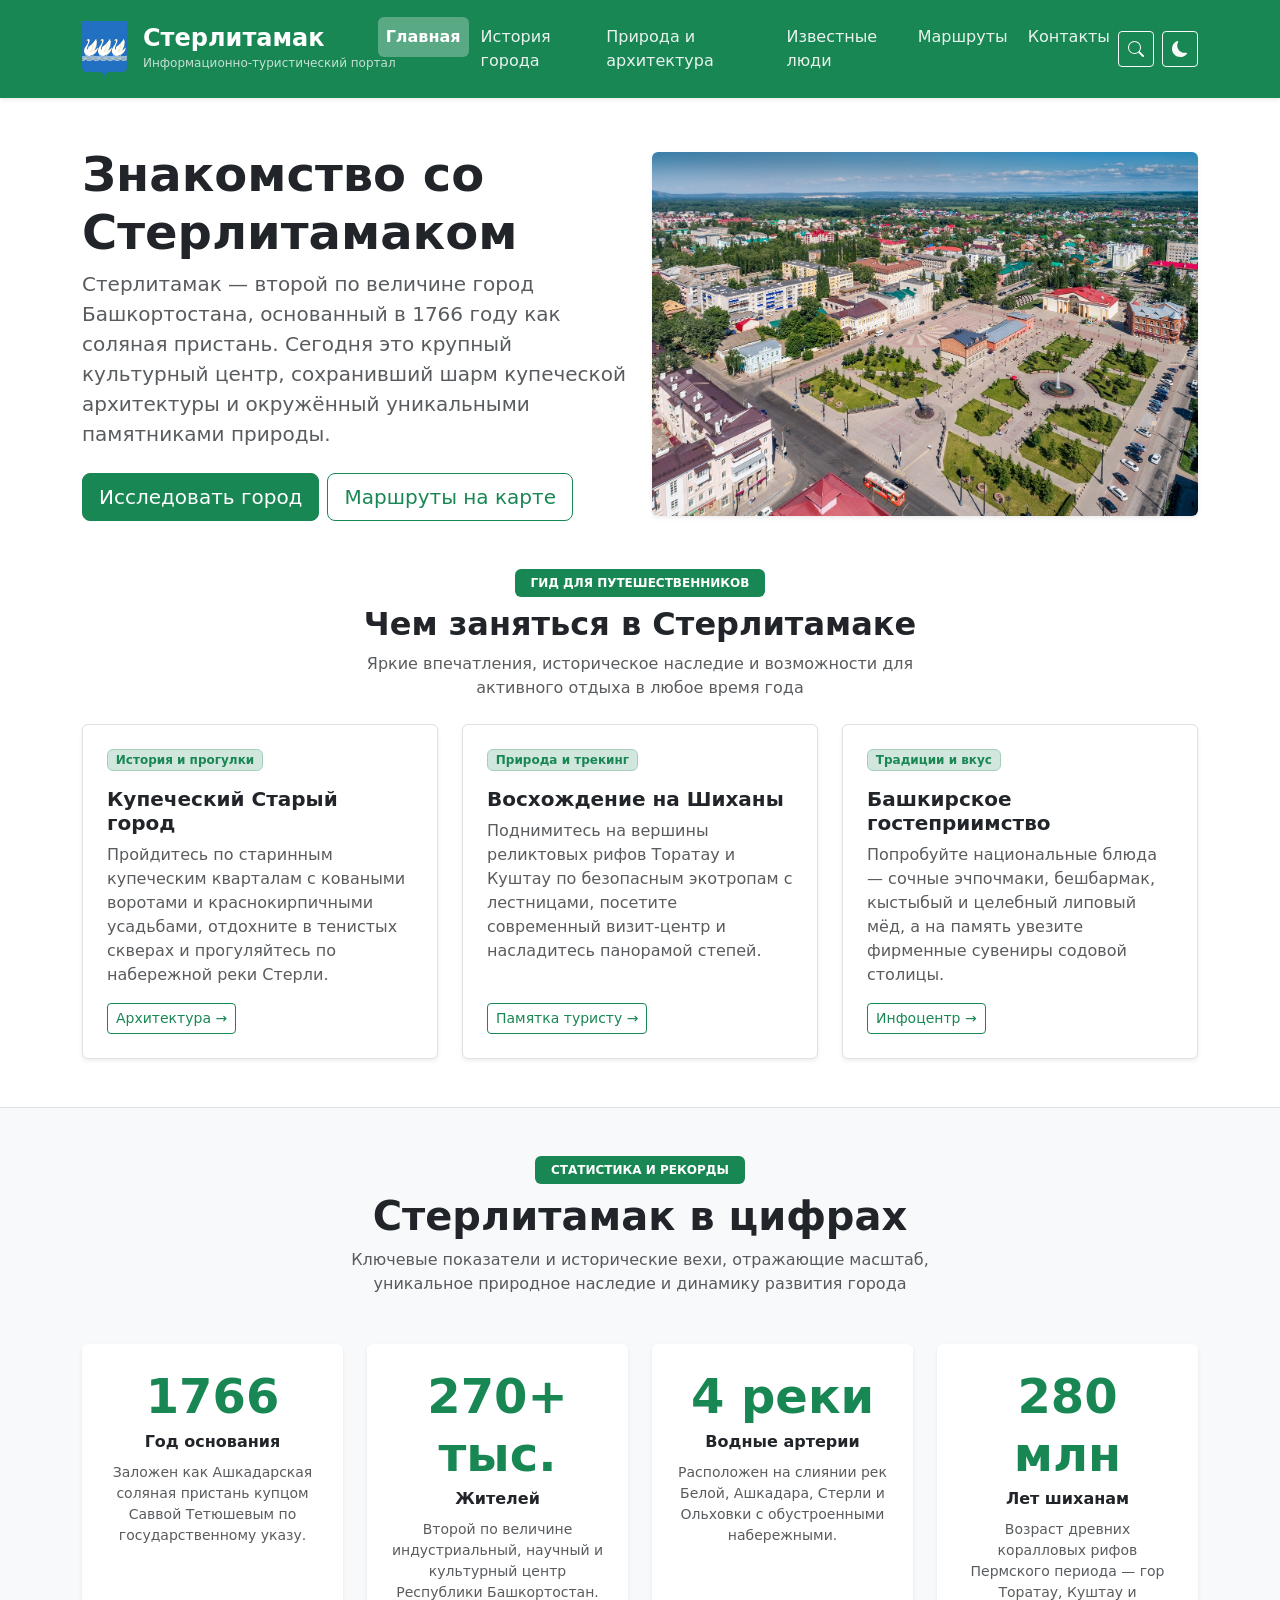
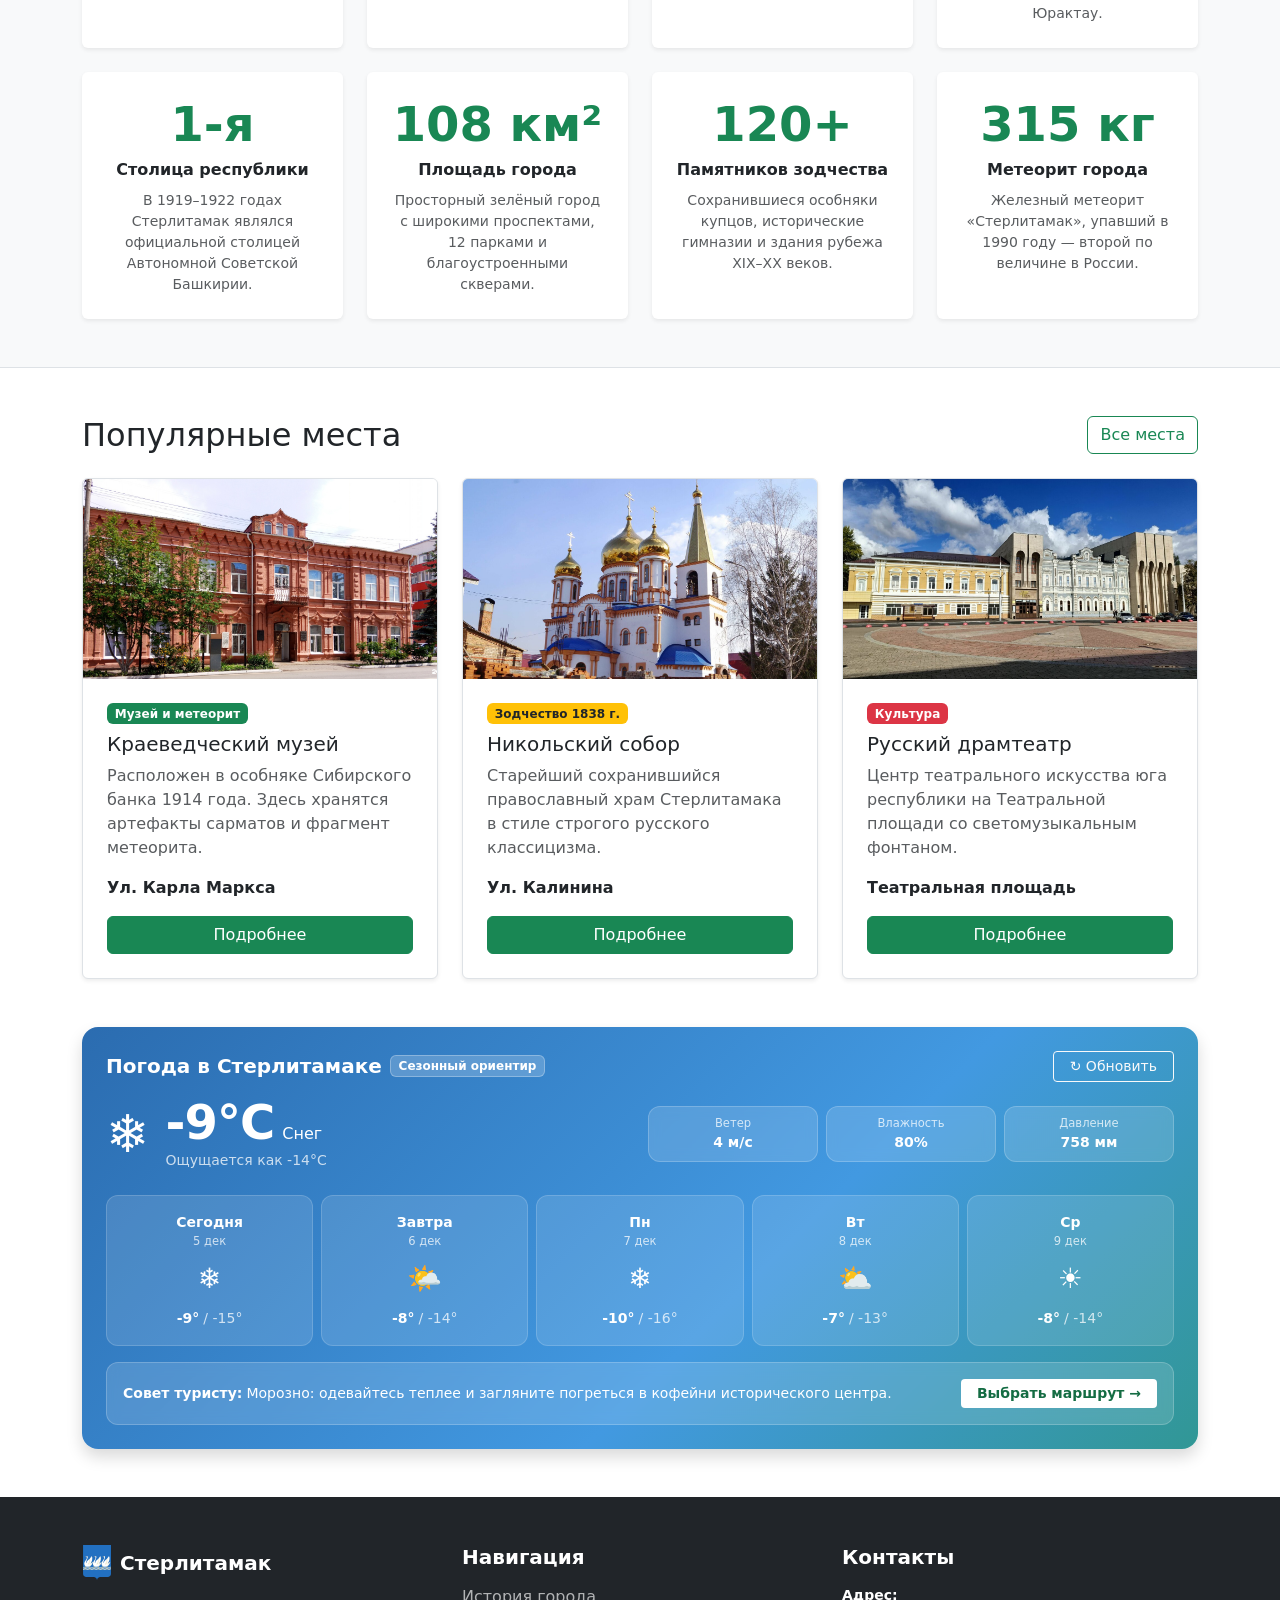
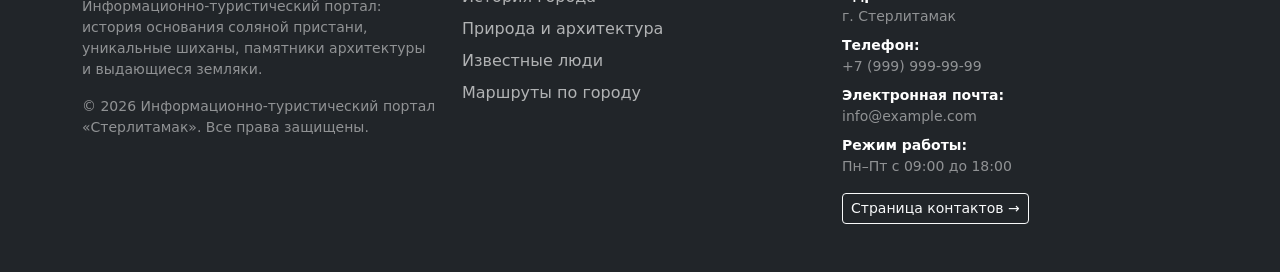
==== commit bd4e6953: "Super-final-site" ====
--- a/index.html
+++ b/index.html
@@ -1,4 +1,4 @@
-﻿<!DOCTYPE html>
+<!DOCTYPE html>
 <html lang="ru">
 <head>
     <meta charset="UTF-8">
@@ -7,6 +7,7 @@
     <title>Главная — Информационно-туристический портал про Стерлитамак</title>
     <link rel="stylesheet" href="vendor/bootstrap/css/bootstrap.min.css">
     <link rel="stylesheet" href="css/custom.css">
+    <script src="js/theme.js"></script>
 </head>
 <body class="d-flex flex-column min-vh-100">
 
@@ -57,19 +58,27 @@
                         </a>
                     </li>
                     <li class="nav-item">
+                        <a class="nav-link" href="routes.html">
+                            Маршруты
+                        </a>
+                    </li>
+                    <li class="nav-item">
                         <a class="nav-link" href="contacts.html">
                             Контакты
                         </a>
                     </li>
                 </ul>
 
-                <div class="d-flex align-items-center gap-3 pt-3 pt-lg-0 mt-3 mt-lg-0">
-                    <div class="text-lg-end text-white">
-                        <span class="small opacity-75 d-block lh-1" style="font-size: 0.72rem;">Инфоцентр:</span>
-                        <a href="tel:+79999999999" class="text-white text-decoration-none fw-bold small">+7 (999) 999-99-99</a>
-                    </div>
-                    <button type="button" class="btn btn-light btn-sm text-success fw-semibold px-3" data-bs-toggle="modal" data-bs-target="#helpModal">
-                        Справка
+                <div class="d-flex align-items-center gap-2 pt-3 pt-lg-0 mt-3 mt-lg-0" id="headerActions">
+                    <button type="button" class="btn btn-outline-light btn-sm btn-header-square" data-bs-toggle="modal" data-bs-target="#siteSearchModal" aria-label="Поиск по сайту" title="Поиск по сайту">
+                        <svg xmlns="http://www.w3.org/2000/svg" width="16" height="16" fill="currentColor" viewBox="0 0 16 16" aria-hidden="true">
+                            <path d="M11.742 10.344a6.5 6.5 0 1 0-1.397 1.398h-.001q.044.06.098.115l3.85 3.85a1 1 0 0 0 1.415-1.414l-3.85-3.85a1 1 0 0 0-.115-.1zM12 6.5a5.5 5.5 0 1 1-11 0 5.5 5.5 0 0 1 11 0"/>
+                        </svg>
+                    </button>
+                    <button type="button" class="btn btn-outline-light btn-sm btn-header-square" id="themeToggleBtn" aria-label="Переключить тему" title="Тёмная тема">
+                        <svg xmlns="http://www.w3.org/2000/svg" width="16" height="16" fill="currentColor" viewBox="0 0 16 16" aria-hidden="true">
+                            <path d="M6 .278a.77.77 0 0 1 .08.858 7.2 7.2 0 0 0-.878 3.46c0 4.021 3.278 7.277 7.318 7.277q.792-.001 1.533-.16a.79.79 0 0 1 .81.316.73.73 0 0 1-.031.893A8.35 8.35 0 0 1 8.344 16C3.734 16 0 12.286 0 7.71 0 4.266 2.114 1.312 5.124.06A.75.75 0 0 1 6 .278"/>
+                        </svg>
                     </button>
                 </div>
             </div>
@@ -86,9 +95,14 @@
                     <p class="lead text-muted">
                         Стерлитамак — второй по величине город Башкортостана, основанный в 1766 году как соляная пристань. Сегодня это крупный культурный центр, сохранивший шарм купеческой архитектуры и окружённый уникальными памятниками природы.
                     </p>
-                    <a class="btn btn-success btn-lg" href="nature.html">
-                        Исследовать город
-                    </a>
+                    <div class="d-flex flex-wrap gap-2 pt-2">
+                        <a class="btn btn-success btn-lg" href="nature.html">
+                            Исследовать город
+                        </a>
+                        <a class="btn btn-outline-success btn-lg" href="routes.html">
+                            Маршруты на карте
+                        </a>
+                    </div>
                 </div>
                 <div class="col-12 col-lg-6">
                     <img 
@@ -301,6 +315,8 @@
                 </div>
             </div>
         </section>
+
+        <section class="container mb-5" id="weatherWidgetSection" aria-label="Погода в Стерлитамаке"></section>
     </main>
 
     <footer class="bg-dark text-white py-5 mt-auto">
@@ -331,6 +347,9 @@
                         <li class="mb-2">
                             <a class="footer-link text-decoration-none" href="people.html">Известные люди</a>
                         </li>
+                        <li class="mb-2">
+                            <a class="footer-link text-decoration-none" href="routes.html">Маршруты по городу</a>
+                        </li>
                     </ul>
                 </div>
 
@@ -363,43 +382,6 @@
             </div>
         </div>
     </footer>
-
-    <div class="modal fade" id="helpModal" tabindex="-1" aria-labelledby="helpModalLabel" aria-hidden="true">
-        <div class="modal-dialog modal-dialog-centered">
-            <div class="modal-content">
-                <div class="modal-header bg-success text-white">
-                    <h5 class="modal-title" id="helpModalLabel">Справочная информация</h5>
-                    <button type="button" class="btn-close btn-close-white" data-bs-dismiss="modal" aria-label="Закрыть"></button>
-                </div>
-                <div class="modal-body">
-                    <p class="text-muted">Добро пожаловать на информационно-туристический портал города Стерлитамак!</p>
-                    <ul class="list-group list-group-flush mb-3">
-                        <li class="list-group-item d-flex justify-content-between align-items-center">
-                            <span>Горячая линия инфоцентра:</span>
-                            <a href="tel:+79999999999" class="fw-bold text-decoration-none">+7 (999) 999-99-99</a>
-                        </li>
-                        <li class="list-group-item d-flex justify-content-between align-items-center">
-                            <span>Электронная почта:</span>
-                            <a href="mailto:info@example.com" class="text-decoration-none">info@example.com</a>
-                        </li>
-                        <li class="list-group-item d-flex justify-content-between align-items-center">
-                            <span>Экстренная служба спасения:</span>
-                            <span class="badge bg-danger fs-6">112</span>
-                        </li>
-                        <li class="list-group-item d-flex justify-content-between align-items-center">
-                            <span>Режим работы:</span>
-                            <span class="text-muted">Пн–Пт 09:00 — 18:00</span>
-                        </li>
-                    </ul>
-                    <p class="small text-muted mb-0">Для получения информации о маршрутах, экскурсиях и справочных службах посетите раздел контактов.</p>
-                </div>
-                <div class="modal-footer">
-                    <a href="contacts.html" class="btn btn-success">Раздел контактов</a>
-                    <button type="button" class="btn btn-secondary" data-bs-dismiss="modal">Закрыть</button>
-                </div>
-            </div>
-        </div>
-    </div>
 
     <div class="modal fade" id="modalMuseum" tabindex="-1" aria-labelledby="modalMuseumLabel" aria-hidden="true">
         <div class="modal-dialog modal-dialog-centered">
@@ -480,5 +462,8 @@
     </div>
 
     <script src="vendor/bootstrap/js/bootstrap.bundle.min.js"></script>
+    <script src="js/weather.js"></script>
+    <script src="js/scroll-top.js"></script>
+    <script src="js/search.js"></script>
 </body>
 </html>
--- a/css/custom.css
+++ b/css/custom.css
@@ -22,7 +22,6 @@
   object-fit: cover;
 }
 
-/* Единая зелёная шапка сайта */
 .header-nav {
   z-index: 1030;
   background-color: #198754 !important;
@@ -47,7 +46,15 @@
   background-color: rgba(255, 255, 255, 0.28);
 }
 
-/* Переопределение синих элементов на зелёные */
+.btn-header-square {
+  width: 36px;
+  height: 36px;
+  padding: 0;
+  display: inline-flex;
+  align-items: center;
+  justify-content: center;
+}
+
 .bg-primary {
   background-color: #198754 !important;
 }
@@ -136,7 +143,6 @@
   background-color: #0284c7 !important;
 }
 
-/* Стилизация ссылок в подвале */
 .footer-link {
   color: rgba(255, 255, 255, 0.65);
   transition: color 0.2s ease-in-out, padding-left 0.2s ease-in-out;
@@ -148,7 +154,6 @@
   padding-left: 4px;
 }
 
-/* Контактные карточки и элементы */
 .contact-icon-badge {
   width: 48px;
   height: 48px;
@@ -168,3 +173,422 @@
   align-items: center;
   justify-content: center;
 }
+
+[id] {
+  scroll-margin-top: 90px;
+}
+
+.search-result-item {
+  transition: background-color 0.15s ease, border-color 0.15s ease;
+}
+
+.search-result-item.active,
+.search-result-item:hover {
+  background-color: rgba(25, 135, 84, 0.08);
+  border-color: rgba(25, 135, 84, 0.35);
+  color: inherit;
+}
+
+.search-mark {
+  background-color: #fff3cd;
+  color: #664d03;
+  padding: 0 0.15rem;
+  border-radius: 0.2rem;
+  font-weight: 600;
+}
+
+.search-target-highlight {
+  animation: searchHighlightPulse 2s ease-out;
+}
+
+@keyframes searchHighlightPulse {
+  0% {
+    box-shadow: 0 0 0 4px rgba(25, 135, 84, 0.55);
+  }
+  100% {
+    box-shadow: 0 0 0 0 rgba(25, 135, 84, 0);
+  }
+}
+
+#themeToggleBtn svg {
+  view-transition-name: theme-toggle-icon;
+}
+
+.theme-icon-rotate svg {
+  animation: themeIconSpin 0.45s ease;
+}
+
+@keyframes themeIconSpin {
+  from {
+    transform: rotate(-180deg) scale(0.65);
+    opacity: 0.4;
+  }
+  to {
+    transform: rotate(0deg) scale(1);
+    opacity: 1;
+  }
+}
+
+::view-transition-old(root),
+::view-transition-new(root) {
+  animation: none;
+  mix-blend-mode: normal;
+}
+
+::view-transition-new(root) {
+  animation: themeRevealTopRight 0.55s ease-in-out;
+}
+
+::view-transition-group(theme-toggle-icon) {
+  z-index: 2;
+}
+
+::view-transition-old(theme-toggle-icon) {
+  animation: none;
+  opacity: 0;
+}
+
+::view-transition-new(theme-toggle-icon) {
+  mix-blend-mode: normal;
+  animation: themeIconSpin 0.45s ease;
+}
+
+@keyframes themeRevealTopRight {
+  from {
+    clip-path: circle(0% at 100% 0%);
+  }
+  to {
+    clip-path: circle(155% at 100% 0%);
+  }
+}
+
+html.theme-transition body,
+html.theme-transition section,
+html.theme-transition .card,
+html.theme-transition .modal-content,
+html.theme-transition .bg-white,
+html.theme-transition .bg-light {
+  transition: background-color 0.3s ease, color 0.3s ease, border-color 0.3s ease;
+}
+
+.accordion {
+  --bs-accordion-btn-focus-border-color: #86b79e;
+  --bs-accordion-btn-focus-box-shadow: 0 0 0 0.25rem rgba(25, 135, 84, 0.25);
+}
+
+[data-bs-theme="dark"] {
+  --bs-primary-text-emphasis: #75b798;
+  --bs-primary-bg-subtle: #051b11;
+  --bs-primary-border-subtle: #0f5132;
+  --bs-link-color: #5cd69a;
+  --bs-link-hover-color: #7ee2b0;
+}
+
+[data-bs-theme="dark"] .accordion-button:not(.collapsed) {
+  background-color: rgba(25, 135, 84, 0.22);
+  color: #75b798;
+  box-shadow: inset 0 calc(-1 * var(--bs-accordion-border-width)) 0 var(--bs-accordion-border-color);
+}
+
+[data-bs-theme="dark"] .accordion-button:not(.collapsed)::after {
+  filter: hue-rotate(-65deg);
+}
+
+[data-bs-theme="dark"] .btn-light {
+  background-color: var(--bs-tertiary-bg);
+  color: var(--bs-body-color);
+  border-color: var(--bs-border-color);
+}
+
+[data-bs-theme="dark"] .btn-light:hover {
+  background-color: var(--bs-secondary-bg);
+  color: var(--bs-body-color);
+  border-color: var(--bs-border-color);
+}
+
+[data-bs-theme="dark"] .header-nav {
+  background-color: #146c43 !important;
+}
+
+[data-bs-theme="dark"] .bg-white {
+  background-color: var(--bs-secondary-bg) !important;
+}
+
+[data-bs-theme="dark"] .bg-light {
+  background-color: var(--bs-tertiary-bg) !important;
+}
+
+[data-bs-theme="dark"] .text-dark:not(.bg-warning):not(.btn-warning) {
+  color: var(--bs-body-color) !important;
+}
+
+[data-bs-theme="dark"] .text-primary {
+  color: #4dd490 !important;
+}
+
+[data-bs-theme="dark"] .bg-success-subtle {
+  background-color: rgba(25, 135, 84, 0.25) !important;
+  border-color: rgba(77, 212, 144, 0.4) !important;
+}
+
+[data-bs-theme="dark"] .text-success {
+  color: #5cd69a !important;
+}
+
+[data-bs-theme="dark"] .btn-outline-success {
+  --bs-btn-color: #5cd69a;
+  --bs-btn-border-color: #5cd69a;
+  color: #5cd69a !important;
+  border-color: #5cd69a !important;
+}
+
+[data-bs-theme="dark"] .btn-outline-success:hover {
+  color: #ffffff !important;
+  background-color: #198754 !important;
+  border-color: #198754 !important;
+}
+
+.weather-widget-card {
+  border-radius: 1rem;
+  color: #ffffff;
+  transition: background 0.35s ease, box-shadow 0.25s ease;
+}
+
+.weather-theme-sunny {
+  background: linear-gradient(135deg, #1e6fb8 0%, #2b9eb3 55%, #198754 100%);
+}
+
+.weather-theme-cloudy {
+  background: linear-gradient(135deg, #4b6584 0%, #607d8b 60%, #455a64 100%);
+}
+
+.weather-theme-rain {
+  background: linear-gradient(135deg, #334e68 0%, #486581 55%, #243b53 100%);
+}
+
+.weather-theme-snow {
+  background: linear-gradient(135deg, #2b6cb0 0%, #4299e1 60%, #319795 100%);
+}
+
+[data-bs-theme="dark"] .weather-theme-sunny {
+  background: linear-gradient(135deg, #134673 0%, #195e6b 55%, #115737 100%);
+}
+
+[data-bs-theme="dark"] .weather-theme-cloudy {
+  background: linear-gradient(135deg, #2c3a47 0%, #37474f 60%, #263238 100%);
+}
+
+[data-bs-theme="dark"] .weather-theme-rain {
+  background: linear-gradient(135deg, #1b2838 0%, #2a3f54 55%, #16222f 100%);
+}
+
+[data-bs-theme="dark"] .weather-theme-snow {
+  background: linear-gradient(135deg, #1a365d 0%, #2a4365 60%, #234e52 100%);
+}
+
+.weather-glass-box {
+  background: rgba(255, 255, 255, 0.14);
+  border: 1px solid rgba(255, 255, 255, 0.2);
+  border-radius: 0.75rem;
+  backdrop-filter: blur(6px);
+}
+
+.weather-glass-badge {
+  background: rgba(255, 255, 255, 0.2);
+  border: 1px solid rgba(255, 255, 255, 0.28);
+  color: #ffffff;
+}
+
+.weather-action-btn {
+  background-color: #ffffff;
+  color: #146c43;
+  border: none;
+}
+
+.weather-action-btn:hover {
+  background-color: #f0fdf4;
+  color: #0f5132;
+}
+
+.weather-forecast-day {
+  background: rgba(255, 255, 255, 0.12);
+  border: 1px solid rgba(255, 255, 255, 0.16);
+  border-radius: 0.75rem;
+  transition: transform 0.15s ease, background-color 0.15s ease;
+}
+
+.weather-forecast-day:hover {
+  transform: translateY(-2px);
+  background: rgba(255, 255, 255, 0.2);
+}
+
+.weather-temp-main {
+  font-size: 3rem;
+  font-weight: 700;
+  line-height: 1;
+  letter-spacing: -0.02em;
+}
+
+.btn-scroll-top {
+  position: fixed;
+  right: 1.5rem;
+  bottom: 1.5rem;
+  z-index: 1030;
+  height: 48px;
+  padding: 2px;
+  border-radius: 999px;
+  display: inline-flex;
+  align-items: center;
+  justify-content: flex-end;
+  background-color: #ffffff;
+  color: #198754;
+  border: 1px solid rgba(0, 0, 0, 0.1);
+  box-shadow: 0 0.5rem 1.25rem rgba(0, 0, 0, 0.16);
+  cursor: pointer;
+  opacity: 0;
+  pointer-events: none;
+  transform: translateY(14px);
+  transition: opacity 0.25s ease, transform 0.25s ease, background-color 0.25s ease, box-shadow 0.25s ease;
+}
+
+.btn-scroll-top.is-visible {
+  opacity: 1;
+  pointer-events: auto;
+  transform: translateY(0);
+}
+
+.scroll-top-label {
+  max-width: 0;
+  opacity: 0;
+  overflow: hidden;
+  white-space: nowrap;
+  font-size: 0.875rem;
+  font-weight: 600;
+  padding: 0;
+  transition: max-width 0.28s ease, opacity 0.22s ease, padding 0.28s ease;
+}
+
+@media (hover: hover) {
+  .btn-scroll-top:hover .scroll-top-label {
+    max-width: 90px;
+    opacity: 1;
+    padding: 0 6px 0 14px;
+  }
+
+  .btn-scroll-top:hover .scroll-top-arrow {
+    transform: translateY(-2px);
+  }
+}
+
+.btn-scroll-top:focus-visible .scroll-top-label {
+  max-width: 90px;
+  opacity: 1;
+  padding: 0 6px 0 14px;
+}
+
+.scroll-top-circle {
+  width: 44px;
+  height: 44px;
+  position: relative;
+  display: inline-flex;
+  align-items: center;
+  justify-content: center;
+  flex-shrink: 0;
+}
+
+.scroll-top-ring {
+  position: absolute;
+  inset: 0;
+  transform: rotate(-90deg);
+}
+
+.scroll-top-ring-bg {
+  stroke: rgba(25, 135, 84, 0.18);
+}
+
+.scroll-top-ring-fill {
+  stroke: #198754;
+  stroke-linecap: round;
+  transition: stroke-dashoffset 0.08s linear;
+}
+
+.scroll-top-arrow {
+  position: relative;
+  z-index: 1;
+  transition: transform 0.2s ease;
+}
+
+[data-bs-theme="dark"] .btn-scroll-top {
+  background-color: #2b3035;
+  color: #5cd69a;
+  border-color: rgba(255, 255, 255, 0.16);
+  box-shadow: 0 0.5rem 1.25rem rgba(0, 0, 0, 0.45);
+}
+
+[data-bs-theme="dark"] .scroll-top-ring-bg {
+  stroke: rgba(92, 214, 154, 0.22);
+}
+
+[data-bs-theme="dark"] .scroll-top-ring-fill {
+  stroke: #5cd69a;
+}
+
+.people-filter-frame {
+  background-color: var(--bs-tertiary-bg);
+  border: 1px solid var(--bs-border-color);
+  border-radius: 1rem;
+}
+
+.btn-filter-idle {
+  background-color: transparent;
+  border-color: transparent;
+  color: var(--bs-body-color);
+}
+
+.btn-filter-idle:hover {
+  background-color: rgba(25, 135, 84, 0.12);
+  color: var(--bs-body-color);
+}
+
+[data-bs-theme="dark"] .btn-filter-idle:hover {
+  background-color: rgba(92, 214, 154, 0.18);
+}
+
+[data-bs-theme="dark"] .btn-outline-primary {
+  --bs-btn-color: #4dd490;
+  --bs-btn-border-color: #4dd490;
+  color: #4dd490 !important;
+  border-color: #4dd490 !important;
+}
+
+[data-bs-theme="dark"] .btn-outline-primary:hover {
+  color: #ffffff !important;
+  background-color: #198754 !important;
+  border-color: #198754 !important;
+}
+
+[data-bs-theme="dark"] .alert-primary {
+  color: #a3cfbb;
+  background-color: #0f3825;
+  border-color: #198754;
+}
+
+[data-bs-theme="dark"] footer.bg-dark {
+  background-color: #16191c !important;
+  border-top: 1px solid rgba(255, 255, 255, 0.1);
+}
+
+[data-bs-theme="dark"] .map-placeholder {
+  background: linear-gradient(135deg, #2b3035 0%, #1d2124 100%);
+}
+
+[data-bs-theme="dark"] .search-mark {
+  background-color: rgba(255, 193, 7, 0.28);
+  color: #ffda6a;
+}
+
+[data-bs-theme="dark"] .search-result-item.active,
+[data-bs-theme="dark"] .search-result-item:hover {
+  background-color: rgba(25, 135, 84, 0.2);
+  border-color: rgba(77, 212, 144, 0.45);
+}
